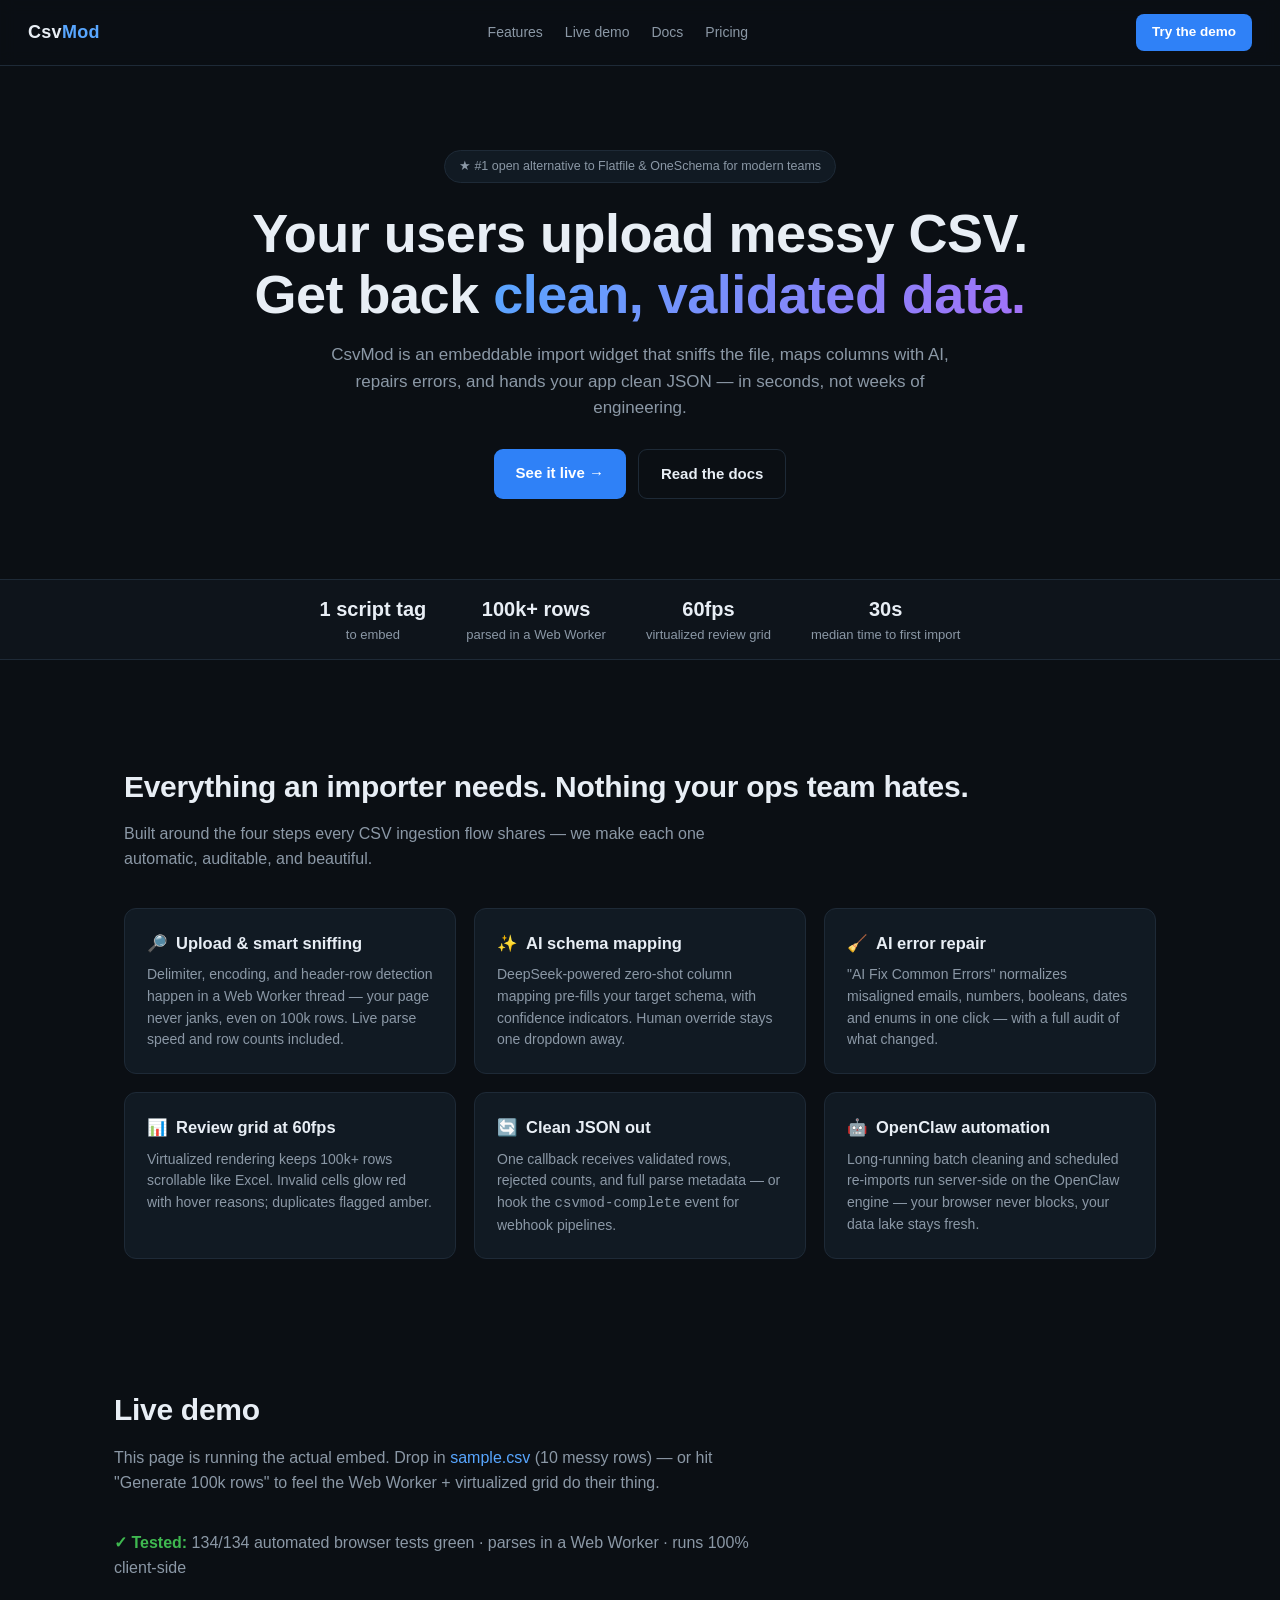
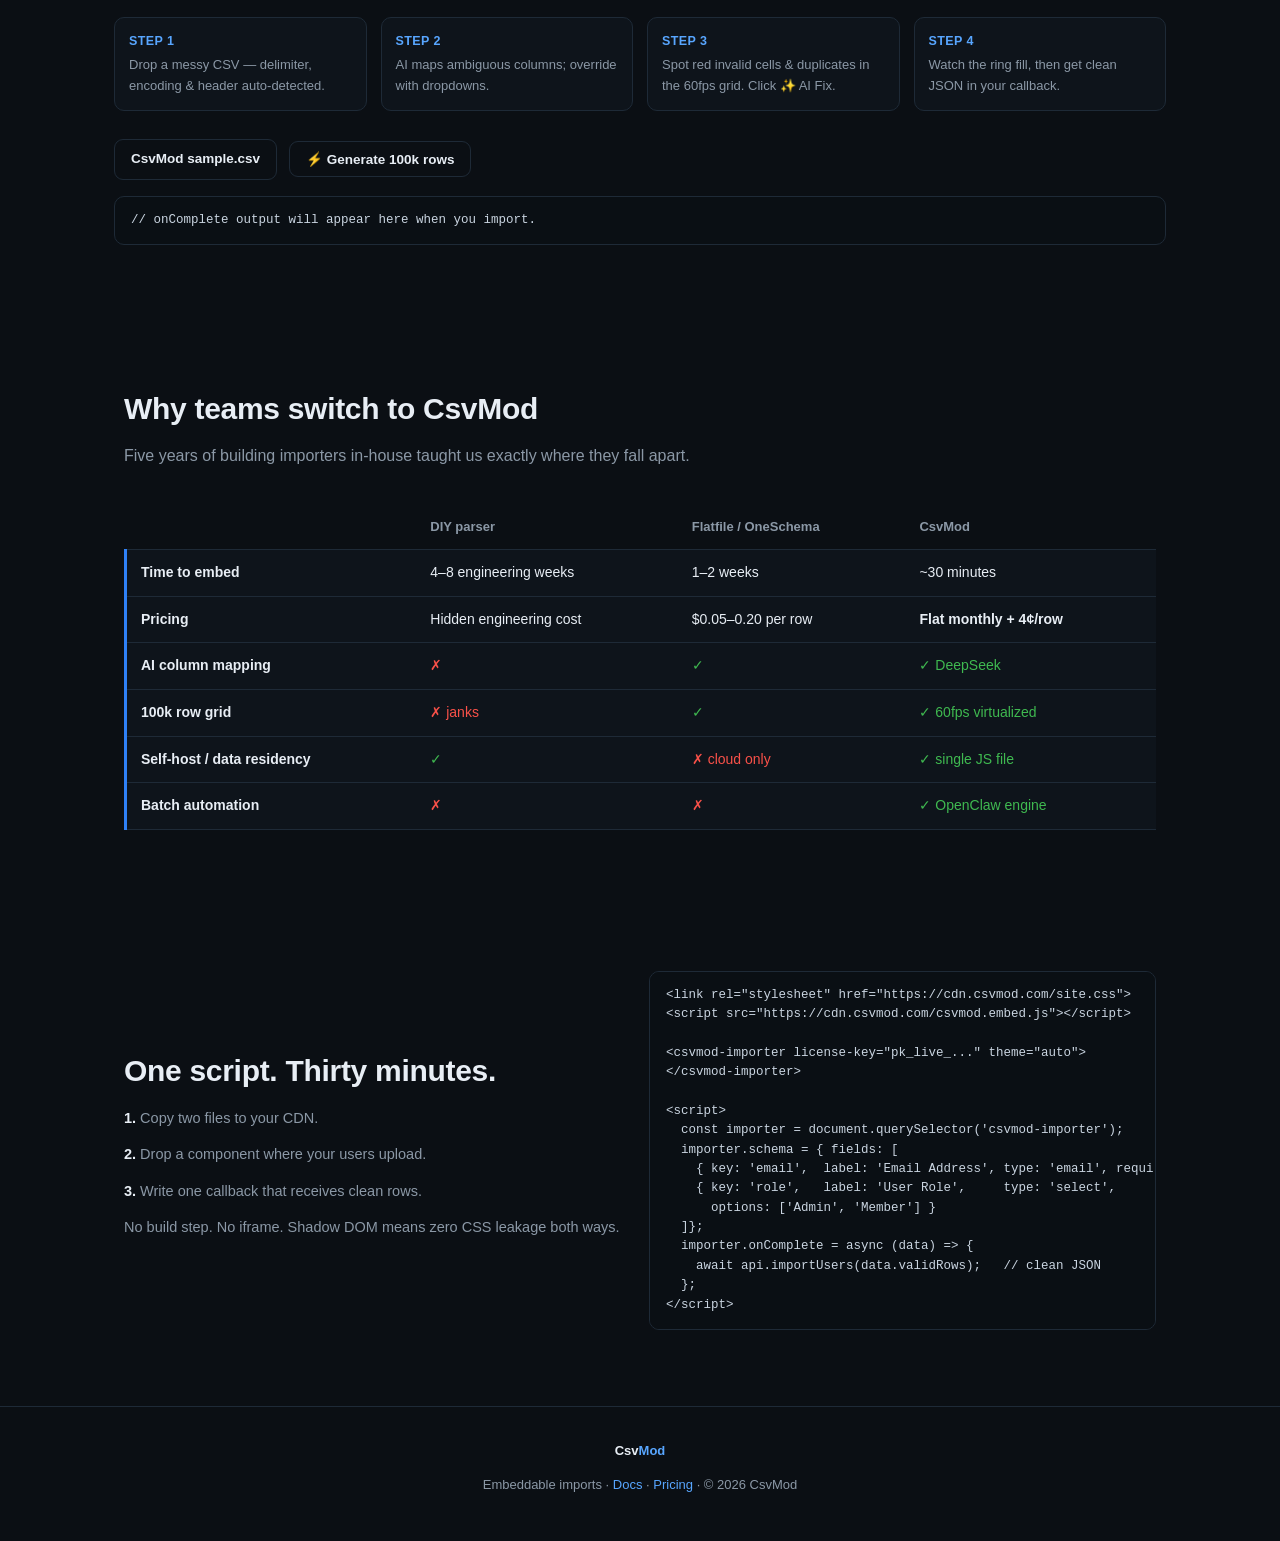
==== index.html @ 0b23b844 "CsvMod 1.0.0 — embeddable CSV importer (widget, SDK, docs, tests)" ====
<!DOCTYPE html>
<html lang="en">
<head>
  <meta charset="utf-8">
  <meta name="viewport" content="width=device-width, initial-scale=1">
  <title>CsvMod — Embeddable CSV Importer | Turn messy spreadsheets into clean data</title>
  <meta name="description" content="CsvMod is an embeddable CSV import widget: upload, auto-map columns with AI, review in a 60fps grid, and get clean JSON. One script tag.">
  <link rel="stylesheet" href="site.css">
</head>
<body>

<nav class="nav">
  <div class="logo">Csv<b>Mod</b></div>
  <div class="links">
    <a href="#features">Features</a>
    <a href="#demo">Live demo</a>
    <a href="docs.html">Docs</a>
    <a href="pricing.html">Pricing</a>
  </div>
  <a class="cta" href="#demo">Try the demo</a>
</nav>

<header class="hero">
  <span class="kicker">★ #1 open alternative to Flatfile &amp; OneSchema for modern teams</span>
  <h1>Your users upload messy CSV.<br>Get back <span class="grad">clean, validated data.</span></h1>
  <p>CsvMod is an embeddable import widget that sniffs the file, maps columns with AI, repairs errors, and hands your app clean JSON — in seconds, not weeks of engineering.</p>
  <div class="btns">
    <a class="btn" href="#demo">See it live →</a>
    <a class="btn ghost" href="docs.html">Read the docs</a>
  </div>
</header>

<div class="ticker">
  <div><b>1 script tag</b>to embed</div>
  <div><b>100k+ rows</b>parsed in a Web Worker</div>
  <div><b>60fps</b>virtualized review grid</div>
  <div><b>30s</b>median time to first import</div>
</div>

<section id="features">
  <h2>Everything an importer needs. Nothing your ops team hates.</h2>
  <p class="sub">Built around the four steps every CSV ingestion flow shares — we make each one automatic, auditable, and beautiful.</p>
  <div class="grid3">
    <div class="card">
      <h3><span>🔎</span>Upload &amp; smart sniffing</h3>
      <p>Delimiter, encoding, and header-row detection happen in a Web Worker thread — your page never janks, even on 100k rows. Live parse speed and row counts included.</p>
    </div>
    <div class="card">
      <h3><span>✨</span>AI schema mapping</h3>
      <p>DeepSeek-powered zero-shot column mapping pre-fills your target schema, with confidence indicators. Human override stays one dropdown away.</p>
    </div>
    <div class="card">
      <h3><span>🧹</span>AI error repair</h3>
      <p>"AI Fix Common Errors" normalizes misaligned emails, numbers, booleans, dates and enums in one click — with a full audit of what changed.</p>
    </div>
    <div class="card">
      <h3><span>📊</span>Review grid at 60fps</h3>
      <p>Virtualized rendering keeps 100k+ rows scrollable like Excel. Invalid cells glow red with hover reasons; duplicates flagged amber.</p>
    </div>
    <div class="card">
      <h3><span>🔄</span>Clean JSON out</h3>
      <p>One callback receives validated rows, rejected counts, and full parse metadata — or hook the <code>csvmod-complete</code> event for webhook pipelines.</p>
    </div>
    <div class="card">
      <h3><span>🤖</span>OpenClaw automation</h3>
      <p>Long-running batch cleaning and scheduled re-imports run server-side on the OpenClaw engine — your browser never blocks, your data lake stays fresh.</p>
    </div>
  </div>
</section>

<section class="demo" id="demo">
  <h2>Live demo</h2>
  <p class="sub">This page is running the actual embed. Drop in <a href="sample.csv">sample.csv</a> (10 messy rows) — or hit "Generate 100k rows" to feel the Web Worker + virtualized grid do their thing.</p>
  <p class="sub"><b style="color:var(--ok)">✓ Tested:</b> 134/134 automated browser tests green · parses in a Web Worker · runs 100% client-side</p>

  <div class="stages">
    <div class="stage"><b>STEP 1</b><p>Drop a messy CSV — delimiter, encoding &amp; header auto-detected.</p></div>
    <div class="stage"><b>STEP 2</b><p>AI maps ambiguous columns; override with dropdowns.</p></div>
    <div class="stage"><b>STEP 3</b><p>Spot red invalid cells &amp; duplicates in the 60fps grid. Click ✨ AI Fix.</p></div>
    <div class="stage"><b>STEP 4</b><p>Watch the ring fill, then get clean JSON in your callback.</p></div>
  </div>

  <div class="demo-toolbar">
    <a class="btn ghost" href="sample.csv" download>CsvMod sample.csv</a>
    <button class="btn ghost" id="gen100k" type="button">⚡ Generate 100k rows</button>
  </div>

  <csvmod-importer id="ci" license-key="pk_demo_000000000000" theme="dark"></csvmod-importer>

  <div class="demo-out">
    <pre id="demo-result">// onComplete output will appear here when you import.</pre>
  </div>
</section>

<section class="compare">
  <h2>Why teams switch to CsvMod</h2>
  <p class="sub">Five years of building importers in-house taught us exactly where they fall apart.</p>
  <table>
    <thead><tr><th></th><th>DIY parser</th><th>Flatfile / OneSchema</th><th>CsvMod</th></tr></thead>
    <tbody>
      <tr class="rowhl"><td>Time to embed</td><td>4–8 engineering weeks</td><td>1–2 weeks</td><td>~30 minutes</td></tr>
      <tr class="rowhl"><td>Pricing</td><td>Hidden engineering cost</td><td>$0.05–0.20 per row</td><td><b>Flat monthly + 4¢/row</b></td></tr>
      <tr class="rowhl"><td>AI column mapping</td><td class="no">✗</td><td class="yes">✓</td><td class="yes">✓ DeepSeek</td></tr>
      <tr class="rowhl"><td>100k row grid</td><td class="no">✗ janks</td><td class="yes">✓</td><td class="yes">✓ 60fps virtualized</td></tr>
      <tr class="rowhl"><td>Self-host / data residency</td><td class="yes">✓</td><td class="no">✗ cloud only</td><td class="yes">✓ single JS file</td></tr>
      <tr class="rowhl"><td>Batch automation</td><td class="no">✗</td><td class="no">✗</td><td class="yes">✓ OpenClaw engine</td></tr>
    </tbody>
  </table>
</section>

<section class="snippet">
  <div>
    <h2>One script. Thirty minutes.</h2>
    <div class="steps">
      <p><b>1.</b> Copy two files to your CDN.</p>
      <p><b>2.</b> Drop a component where your users upload.</p>
      <p><b>3.</b> Write one callback that receives clean rows.</p>
      <p>No build step. No iframe. Shadow DOM means zero CSS leakage both ways.</p>
    </div>
  </div>
  <pre><code>&lt;link rel="stylesheet" href="https://cdn.csvmod.com/site.css"&gt;
&lt;script src="https://cdn.csvmod.com/csvmod.embed.js"&gt;&lt;/script&gt;

&lt;csvmod-importer license-key="pk_live_..." theme="auto"&gt;
&lt;/csvmod-importer&gt;

&lt;script&gt;
  const importer = document.querySelector('csvmod-importer');
  importer.schema = { fields: [
    { key: 'email',  label: 'Email Address', type: 'email', required: true },
    { key: 'role',   label: 'User Role',     type: 'select',
      options: ['Admin', 'Member'] }
  ]};
  importer.onComplete = async (data) =&gt; {
    await api.importUsers(data.validRows);   // clean JSON
  };
&lt;/script&gt;</code></pre>
</section>

<footer>
  <div class="logo" style="font-weight:800;color:var(--text)">Csv<b style="color:var(--accent2)">Mod</b></div>
  <p>Embeddable imports · <a href="docs.html">Docs</a> · <a href="pricing.html">Pricing</a> · © 2026 CsvMod</p>
</footer>

<script src="embed/csvmod.embed.js"></script>
<script>
  const ci = document.getElementById('ci');
  CsvMod.configureAI({ apiKey: 'proxy', baseURL: '/api/ai', model: 'deepseek-chat' });
  ci.schema = {
    fields: [
      { key: 'full_name', label: 'Full Name', required: true },
      { key: 'email', label: 'Email Address', type: 'email', required: true },
      { key: 'role', label: 'Role', type: 'select', options: ['Admin', 'Member'] },
      { key: 'age', label: 'Age', type: 'number' },
      { key: 'active', label: 'Is Active', type: 'boolean' },
      { key: 'id', label: 'ID', type: 'unique' },
      { key: 'joined', label: 'Joined', type: 'date' }
    ]
  };
  ci.onComplete = function (data) {
    document.getElementById('demo-result').textContent =
      '// onComplete → ' + data.validRows.length + ' clean rows delivered, ' +
      data.rejected + ' rejected\n' +
      '// meta: ' + JSON.stringify(data.meta, null, 2) + '\n' +
      JSON.stringify(data.validRows.slice(0, 5), null, 2);
  };

  let made = false;
  document.getElementById('gen100k').addEventListener('click', function () {
    if (made) return;
    made = true;
    const btn = this;
    btn.textContent = 'Generating…';
    setTimeout(function () {
      const HEAD = 'full_name,email,role,age,is_active,id,joined\n';
      const names = ['Alice', 'Bob', 'Carol', 'David', 'Eve', 'Frank', 'Grace', 'Henry', 'Ivy', 'Jack'];
      const roles = ['Admin', 'Member', 'Member', 'Member'];
      const rows = [];
      for (let i = 1; i <= 100000; i++) {
        rows.push(names[i % 10] + ' ' + names[(i * 7) % 10] + 'son' + i + ',user' + i + '@example.com,' +
          roles[i % 4] + ',' + (18 + (i % 60)) + ',' + (i % 3 !== 0) + ',' + i + ',2024-0' + ((i % 9) + 1) + '-' + (i % 28 + 1));
      }
      const csv = HEAD + rows.join('\n');
      btn.textContent = 'Parsing 100,000 rows in Web Worker…';
      ci.ingestString(csv);
      setTimeout(function () { btn.textContent = '⚡ Generate 100k rows (done — close & re-run to redo)'; }, 4000);
    }, 30);
  });
</script>
</body>
</html>
---- site.css ----
/* CsvMod marketing site */
:root {
  --bg: #0b0f14;
  --bg2: #0e141b;
  --card: #111a23;
  --line: #1e2a37;
  --text: #e8eef5;
  --mut: #8b98a6;
  --accent: #2f81f7;
  --accent2: #58a6ff;
  --ok: #3fb950;
  --err: #f85149;
  --amber: #d29922;
}
* { box-sizing: border-box; }
html { scroll-behavior: smooth; }
body {
  margin: 0;
  font-family: -apple-system, BlinkMacSystemFont, 'Segoe UI', Roboto, Helvetica, Arial, sans-serif;
  background: var(--bg);
  color: var(--text);
  line-height: 1.55;
}
a { color: var(--accent2); text-decoration: none; }
a:hover { text-decoration: underline; }
code, pre { font-family: ui-monospace, SFMono-Regular, Menlo, Consolas, monospace; }
pre {
  background: #0a0f14;
  border: 1px solid var(--line);
  border-radius: 10px;
  padding: 14px 16px;
  overflow: auto;
  font-size: 12.5px;
  color: #c9d4e0;
}

.nav {
  position: sticky; top: 0; z-index: 50;
  display: flex; align-items: center; justify-content: space-between;
  padding: 14px 28px;
  background: rgba(11, 15, 20, .85);
  backdrop-filter: blur(8px);
  border-bottom: 1px solid var(--line);
}
.nav .logo { font-weight: 800; font-size: 18px; letter-spacing: .3px; }
.nav .logo b { color: var(--accent2); }
.nav .links { display: flex; gap: 22px; font-size: 14px; color: var(--mut); }
.nav .links a { color: var(--mut); }
.nav .links a:hover { color: var(--text); text-decoration: none; }
.nav .cta {
  background: var(--accent); color: #fff; border-radius: 8px;
  padding: 8px 16px; font-size: 13.5px; font-weight: 600;
}
.nav .cta:hover { background: var(--accent2); text-decoration: none; }

.hero { text-align: center; padding: 84px 24px 40px; max-width: 900px; margin: 0 auto; }
.hero .kicker {
  display: inline-block; border: 1px solid var(--line); background: var(--card);
  color: var(--mut); font-size: 12.5px; border-radius: 999px; padding: 6px 14px; margin-bottom: 20px;
}
.hero h1 { font-size: clamp(32px, 5vw, 54px); line-height: 1.12; margin: 0 0 18px; letter-spacing: -.5px; }
.hero h1 .grad {
  background: linear-gradient(120deg, var(--accent2), #a371f7);
  -webkit-background-clip: text; background-clip: text; color: transparent;
}
.hero p { color: var(--mut); font-size: 17px; max-width: 640px; margin: 0 auto 28px; }
.hero .btns { display: flex; gap: 12px; justify-content: center; flex-wrap: wrap; }
.btn {
  display: inline-block; background: var(--accent); color: #fff; font-weight: 600;
  border-radius: 9px; padding: 12px 22px; font-size: 15px;
}
.btn:hover { background: var(--accent2); text-decoration: none; }
.btn.ghost { background: transparent; border: 1px solid var(--line); color: var(--text); }
.btn.ghost:hover { border-color: var(--accent2); }

.ticker {
  border-top: 1px solid var(--line); border-bottom: 1px solid var(--line);
  background: var(--bg2); padding: 14px 0; margin: 40px 0;
  display: flex; justify-content: center; flex-wrap: wrap; gap: 40px;
  font-size: 13px; color: var(--mut);
}
.ticker b { color: var(--text); display: block; font-size: 20px; }
.ticker div { text-align: center; }

section { max-width: 1080px; margin: 0 auto; padding: 64px 24px; }
section h2 { font-size: 30px; letter-spacing: -.3px; margin: 0 0 12px; }
section .sub { color: var(--mut); margin: 0 0 36px; max-width: 640px; }

.grid3 { display: grid; grid-template-columns: repeat(auto-fit, minmax(280px, 1fr)); gap: 18px; }
.card { background: var(--card); border: 1px solid var(--line); border-radius: 12px; padding: 22px; }
.card h3 { margin: 0 0 8px; font-size: 16.5px; }
.card h3 span { margin-right: 8px; }
.card p { margin: 0; color: var(--mut); font-size: 14px; }

.demo { max-width: 1100px; }
.demo .stages { display: grid; grid-template-columns: repeat(auto-fit, minmax(200px, 1fr)); gap: 14px; margin-bottom: 28px; }
.stage { border: 1px solid var(--line); border-radius: 10px; padding: 14px; background: var(--bg2); }
.stage b { color: var(--accent2); font-size: 12.5px; display: block; margin-bottom: 4px; letter-spacing: .4px; }
.stage p { margin: 0; font-size: 13px; color: var(--mut); }
.demo-toolbar { display: flex; gap: 12px; margin: 14px 0; flex-wrap: wrap; align-items: center; }
.demo-toolbar .btn { padding: 9px 16px; font-size: 13.5px; }
.demo-out { margin-top: 16px; }
.demo-out pre { max-height: 220px; }

.compare { max-width: 1080px; }
.compare table { width: 100%; border-collapse: collapse; font-size: 14px; }
.compare th, .compare td { text-align: left; padding: 12px 14px; border-bottom: 1px solid var(--line); }
.compare th { color: var(--mut); font-weight: 600; font-size: 13px; }
.compare .yes { color: var(--ok); }
.compare .no { color: var(--err); }
.compare .rowhl { background: var(--bg2); }
.compare .rowhl td:first-child { border-left: 3px solid var(--accent); font-weight: 600; }

.snippet { display: grid; grid-template-columns: 1fr 1fr; gap: 18px; align-items: center; }
.snippet .steps p { margin: 0 0 14px; color: var(--mut); font-size: 14.5px; }
.snippet .steps b { color: var(--text); }
@media (max-width: 820px) { .snippet { grid-template-columns: 1fr; } }

footer { border-top: 1px solid var(--line); padding: 34px 28px; color: var(--mut); font-size: 13px; text-align: center; }

/* docs + pricing pages */
.pg { max-width: 900px; margin: 0 auto; padding: 56px 24px; }
.pg h1 { font-size: 34px; margin: 0 0 8px; }
.pg .lede { color: var(--mut); margin: 0 0 36px; }
.pg h2 { font-size: 22px; margin: 44px 0 10px; border-bottom: 1px solid var(--line); padding-bottom: 8px; }
.pg h3 { font-size: 16px; margin: 24px 0 6px; }
.pg p, .pg li { color: #b6c2d0; font-size: 14.5px; }
.pg li { margin-bottom: 6px; }
.pg table { width: 100%; border-collapse: collapse; font-size: 13.5px; margin: 14px 0; }
.pg th, .pg td { text-align: left; padding: 9px 12px; border-bottom: 1px solid var(--line); }
.pg th { color: var(--mut); font-weight: 600; }
.pg .note { background: var(--card); border: 1px solid var(--line); border-left: 3px solid var(--amber); border-radius: 8px; padding: 12px 14px; font-size: 13.5px; color: #c9d4e0; margin: 14px 0; }

.pricing { display: grid; grid-template-columns: repeat(auto-fit, minmax(250px, 1fr)); gap: 18px; margin: 30px 0; }
.plan { background: var(--card); border: 1px solid var(--line); border-radius: 14px; padding: 26px; display: flex; flex-direction: column; }
.plan.featured { border-color: var(--accent); box-shadow: 0 0 0 1px var(--accent), 0 18px 40px rgba(47,129,247,.12); }
.plan h3 { margin: 0 0 4px; font-size: 17px; }
.plan .price { font-size: 34px; font-weight: 800; margin: 10px 0 2px; }
.plan .price small { font-size: 14px; color: var(--mut); font-weight: 400; }
.plan ul { list-style: none; margin: 18px 0 22px; padding: 0; flex: 1; }
.plan li { font-size: 13.5px; color: #b6c2d0; margin-bottom: 9px; }
.plan li:before { content: '✓ '; color: var(--ok); }
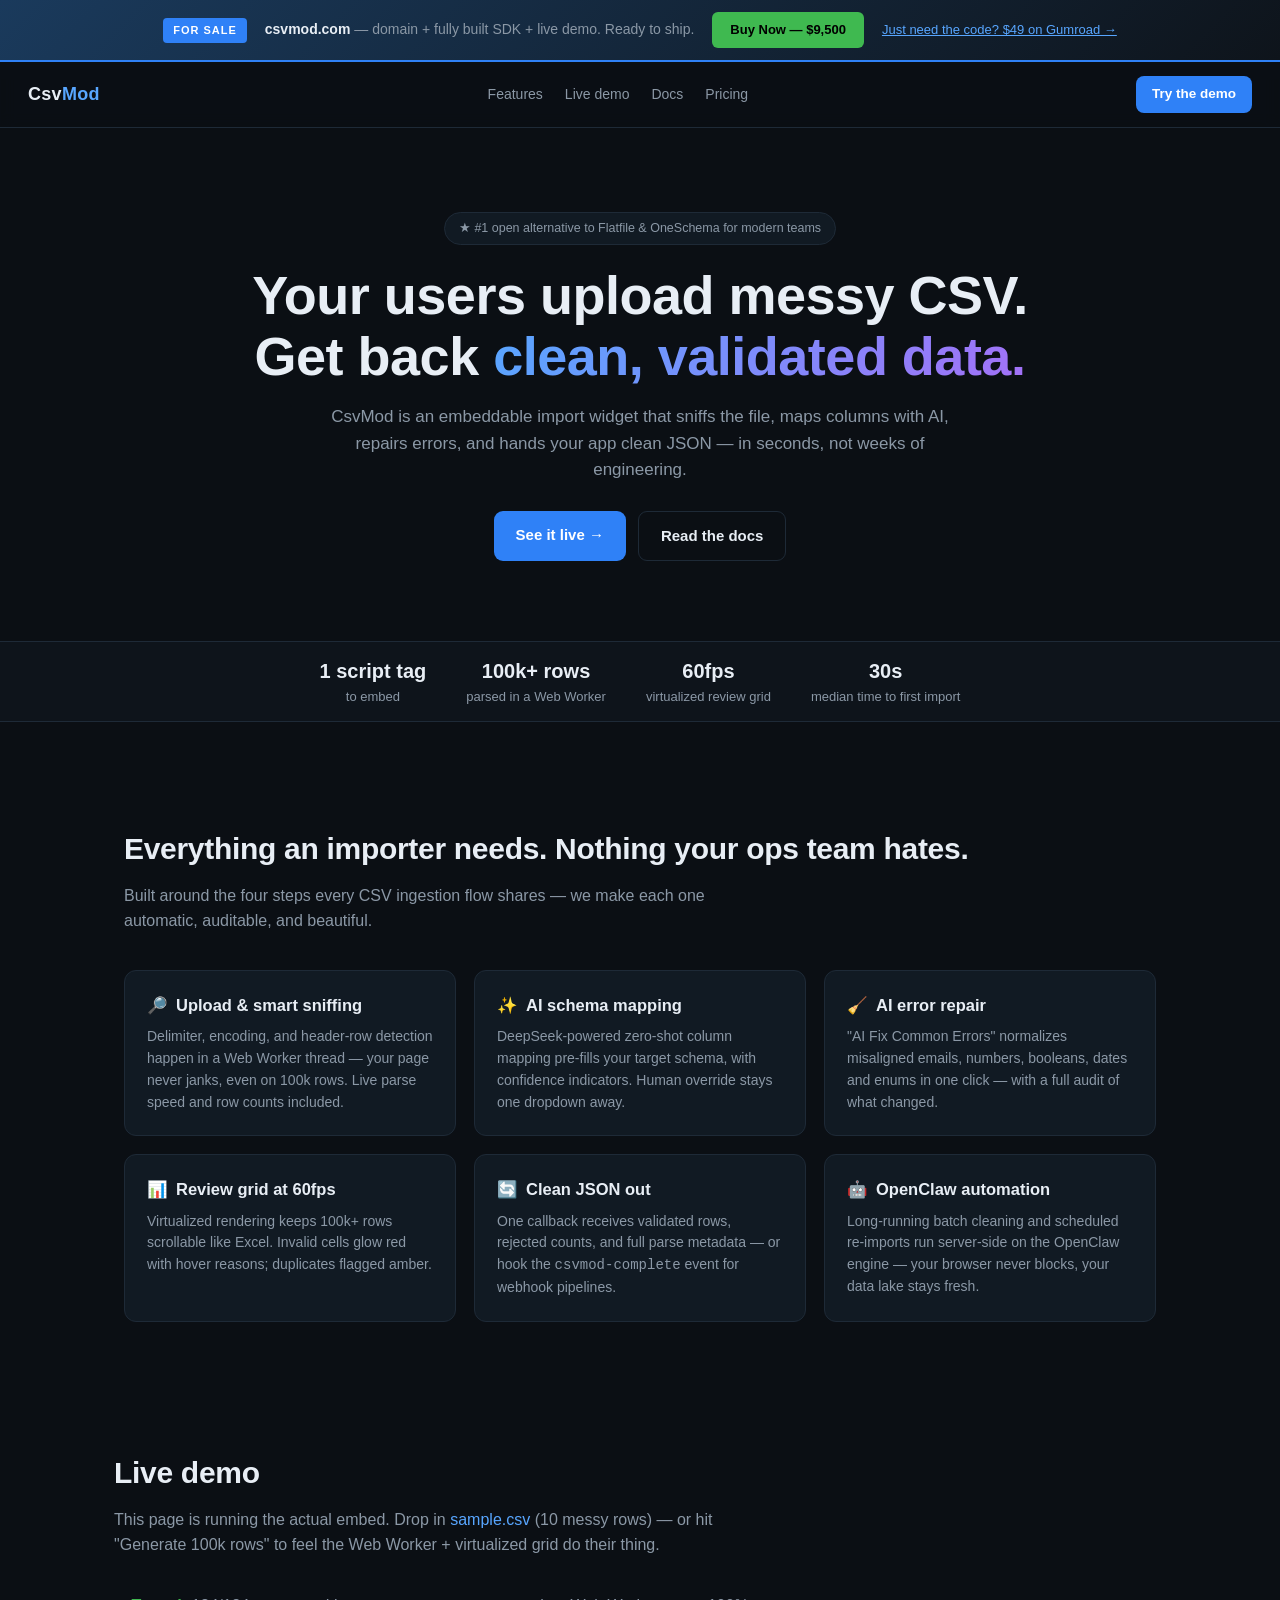
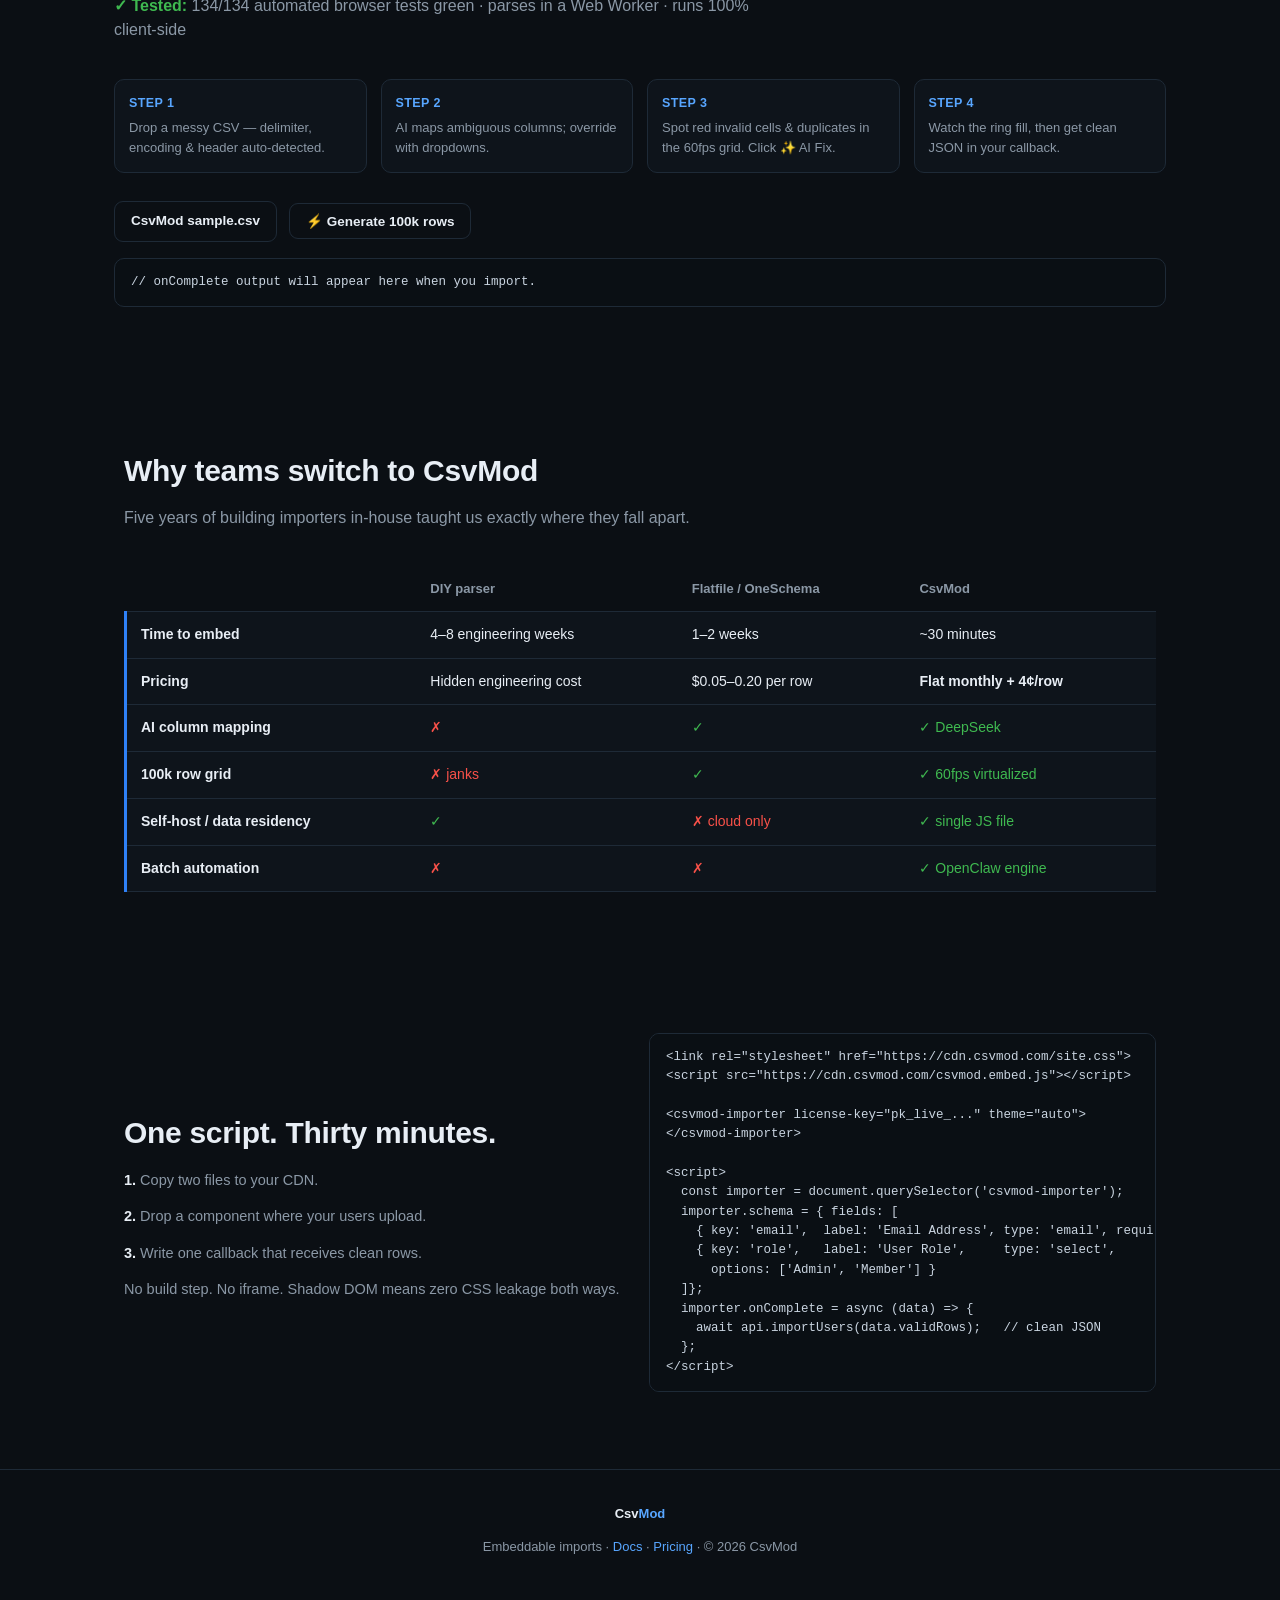
==== commit c84fd852: "Add Gumroad purchase links to banner + README" ====
--- a/index.html
+++ b/index.html
@@ -8,6 +8,13 @@
   <link rel="stylesheet" href="site.css">
 </head>
 <body>
+
+<div class="sale-banner">
+  <span class="badge">For Sale</span>
+  <span><strong>csvmod.com</strong> — domain + fully built SDK + live demo. Ready to ship.</span>
+  <a class="buy-btn" href="https://checkoutlink.godaddy.com/e300b11d-34ea-4174-b171-d4e17038c8bc" target="_blank" rel="noopener">Buy Now — $9,500</a>
+  <a class="code-link" href="https://rcharris.gumroad.com/l/irlnw" target="_blank" rel="noopener">Just need the code? $49 on Gumroad →</a>
+</div>
 
 <nav class="nav">
   <div class="logo">Csv<b>Mod</b></div>
--- a/site.css
+++ b/site.css
@@ -118,6 +118,52 @@
 
 footer { border-top: 1px solid var(--line); padding: 34px 28px; color: var(--mut); font-size: 13px; text-align: center; }
 
+/* domain-for-sale banner */
+.sale-banner {
+  background: linear-gradient(135deg, #1a3a5c 0%, #0e141b 100%);
+  border-bottom: 2px solid var(--accent);
+  padding: 12px 24px;
+  display: flex;
+  align-items: center;
+  justify-content: center;
+  gap: 18px;
+  flex-wrap: wrap;
+  font-size: 14px;
+  position: relative;
+}
+.sale-banner .badge {
+  background: var(--accent);
+  color: #fff;
+  font-weight: 700;
+  font-size: 11px;
+  letter-spacing: 1px;
+  text-transform: uppercase;
+  padding: 4px 10px;
+  border-radius: 4px;
+  white-space: nowrap;
+}
+.sale-banner span { color: var(--mut); }
+.sale-banner span strong { color: var(--text); }
+.sale-banner a.buy-btn {
+  background: var(--ok);
+  color: #000;
+  font-weight: 700;
+  font-size: 13px;
+  padding: 8px 18px;
+  border-radius: 6px;
+  text-decoration: none;
+  white-space: nowrap;
+  transition: opacity .15s;
+}
+.sale-banner a.buy-btn:hover { opacity: .85; text-decoration: none; }
+.sale-banner .code-link {
+  color: var(--accent2);
+  font-size: 13px;
+  text-decoration: underline;
+  white-space: nowrap;
+}
+.sale-banner .code-link:hover { color: var(--text); }
+
 /* docs + pricing pages */
 .pg { max-width: 900px; margin: 0 auto; padding: 56px 24px; }
 .pg h1 { font-size: 34px; margin: 0 0 8px; }
